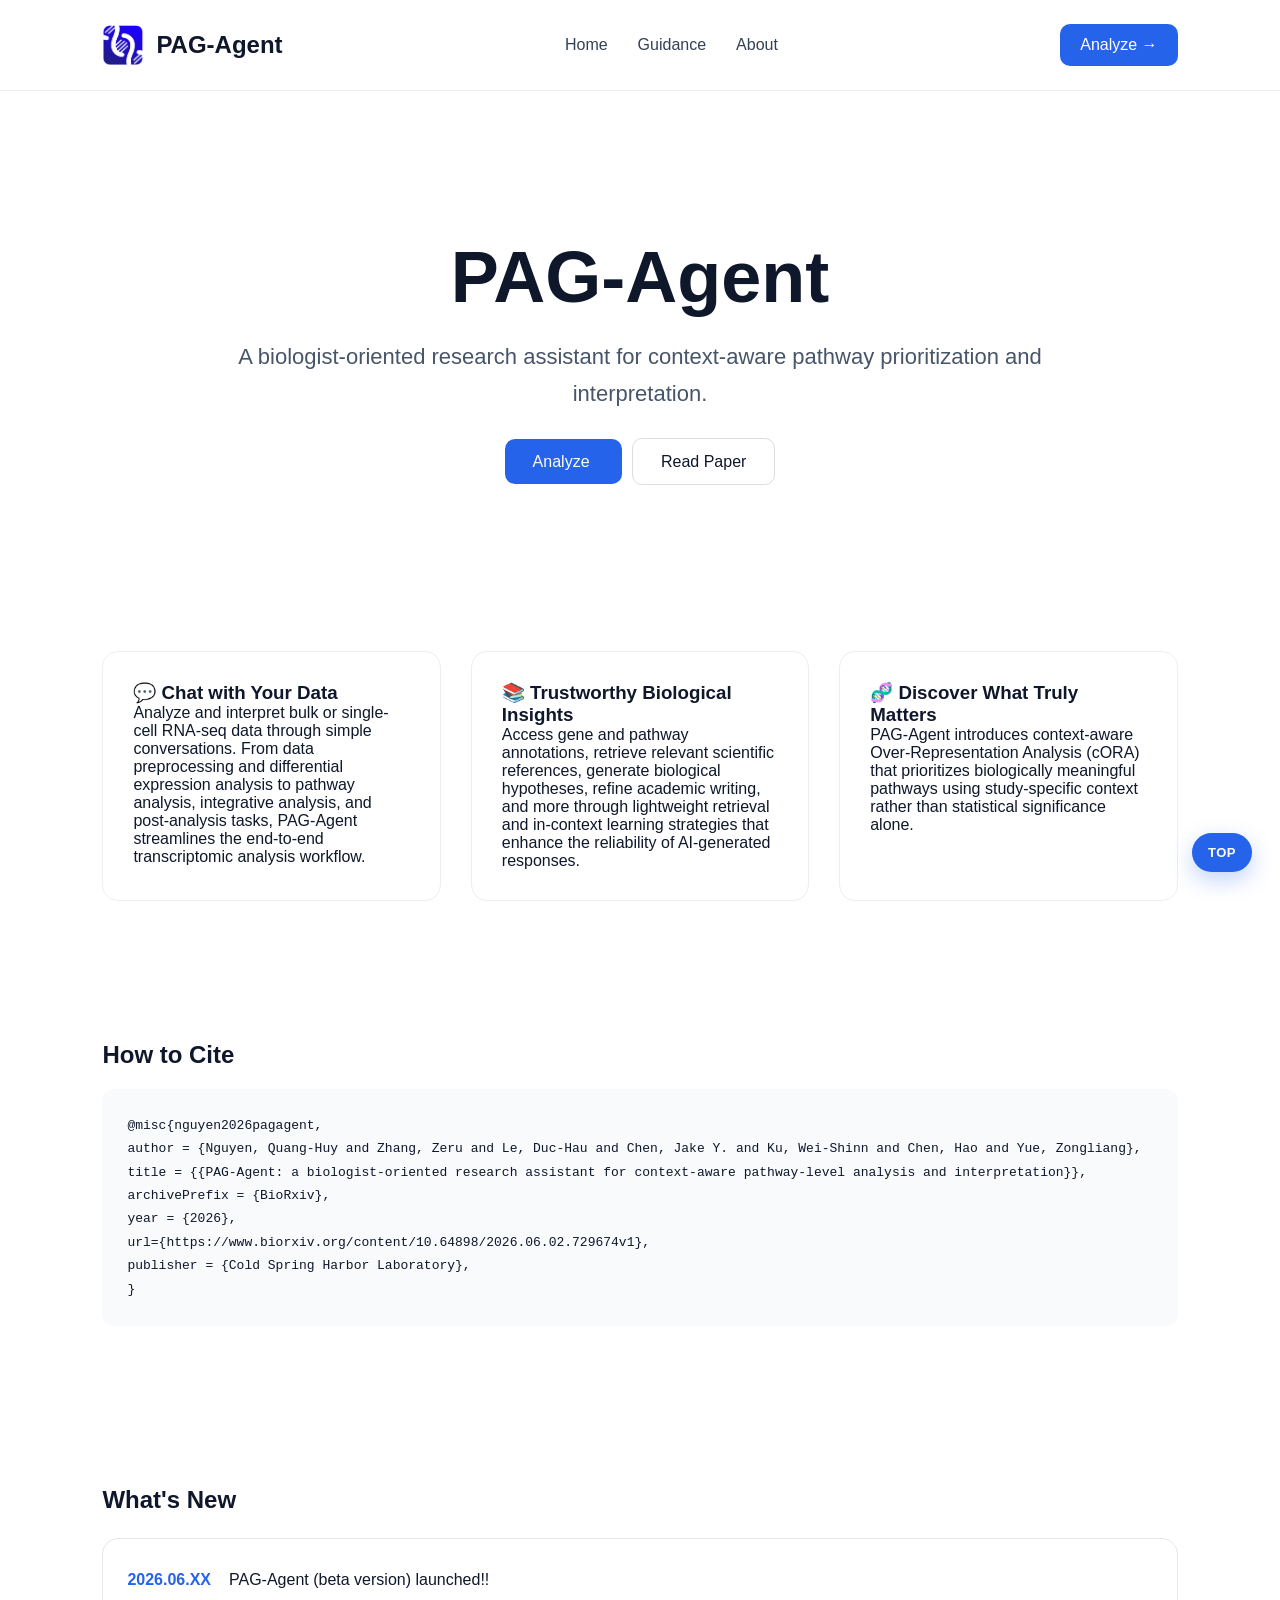
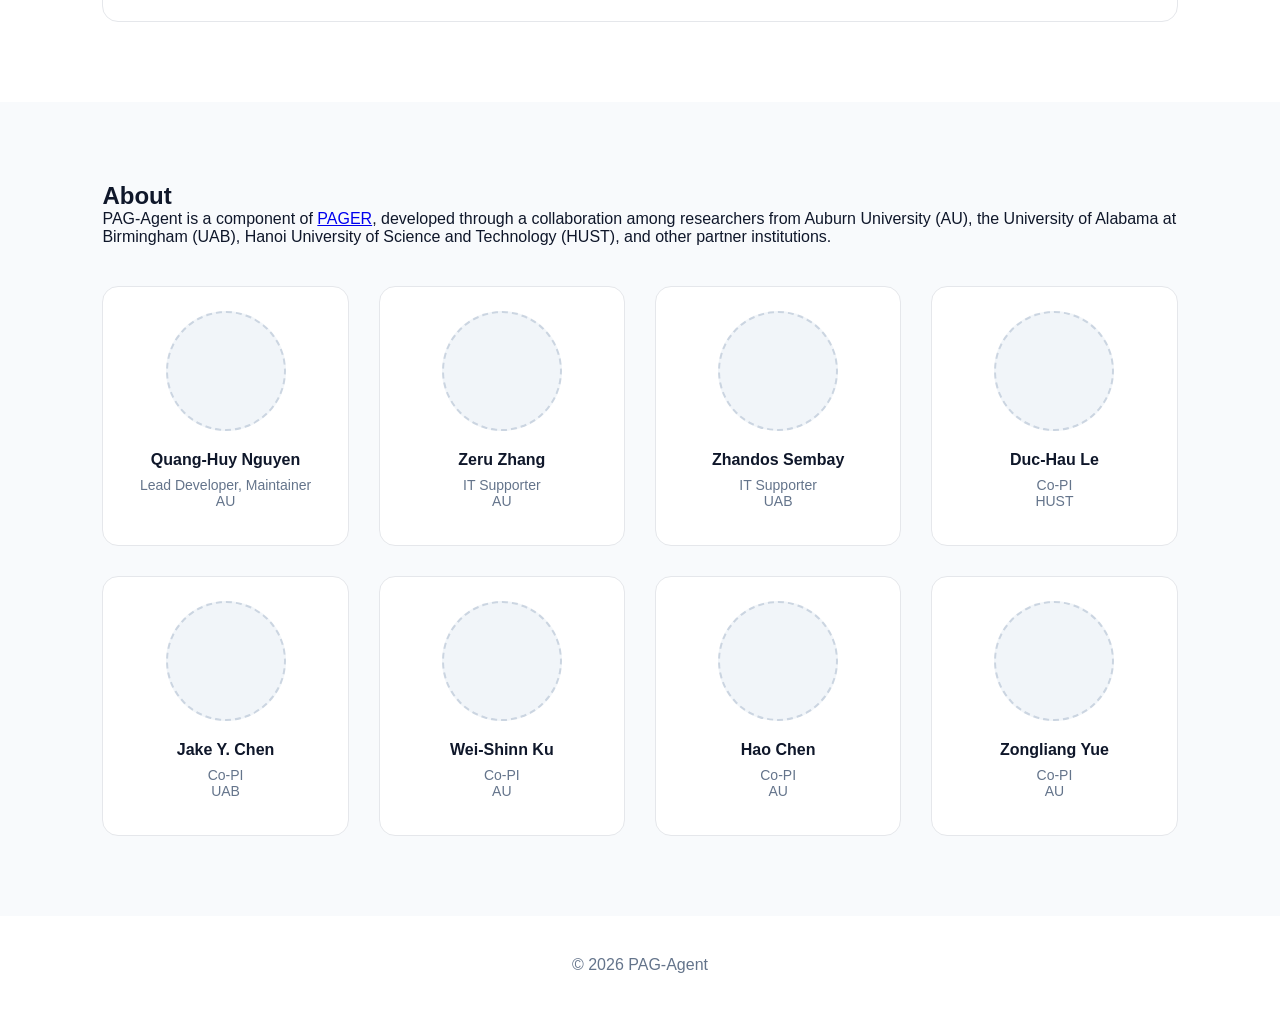
==== index.html @ 08f12305 "initiall commit" ====
<!DOCTYPE html>
<html lang="en">
<head>
    <meta charset="UTF-8">
    <meta name="viewport" content="width=device-width, initial-scale=1.0">
    <title>PAG-Agent</title>
    <link rel="stylesheet" href="style.css">
</head>
<body>

<nav>
    <!-- <div class="logo">PAG-Agent</div> -->
    <a href="index.html" class="logo">
        <img src="img/PAG-Agent_icon_output.png" alt="PAG-Agent Logo">
        <span>PAG-Agent</span>
    </a>

    <ul>
        <li><a href="#home">Home</a></li>
        <li><a href="guidance.html">Guidance</a></li>
        <li><a href="#about">About</a></li>
    </ul>

    <a href="#" class="analyze-btn">
        Analyze →
    </a>
</nav>

<section class="hero" id="home">

    <!-- <span class="badge">
        Context-aware pathway prioritization
    </span> -->

    <h1>
        PAG-Agent
    </h1>

    <p>
        A biologist-oriented research assistant for context-aware pathway prioritization and interpretation.
    </p>

    <div class="hero-buttons">
        <a href="#" class="primary-btn">
            Analyze
        </a>

        <a href="https://www.biorxiv.org/content/10.64898/2026.06.02.729674v1" 
        target="_blank"
        rel="noopener noreferrer"
        class="secondary-btn"
        >
            Read Paper
        </a>
    </div>

</section>

<section class="features">

    <div class="card">
        <h3>💬 Chat with Your Data</h3>
        <p>
            Analyze and interpret bulk or single-cell RNA-seq data through simple conversations. From data preprocessing and differential expression analysis to pathway analysis, integrative analysis, and post-analysis tasks, PAG-Agent streamlines the end-to-end transcriptomic analysis workflow.
        </p>
    </div>

    <div class="card">
        <h3>📚 Trustworthy Biological Insights</h3>
        <p>
            Access gene and pathway annotations, retrieve relevant scientific references, generate biological hypotheses, refine academic writing, and more through lightweight retrieval and in-context learning strategies that enhance the reliability of AI-generated responses.
        </p>
    </div>

    <div class="card">
        <h3>🧬 Discover What Truly Matters</h3>
        <p>
            PAG-Agent introduces context-aware Over-Representation Analysis (cORA) that prioritizes biologically meaningful pathways using study-specific context rather than statistical significance alone.
        </p>
    </div>

</section>

<section class="citation">

    <h2>How to Cite</h2>

    <div class="bibtex">

@misc{nguyen2026pagagent,<br>
  author = {Nguyen, Quang-Huy and Zhang, Zeru and Le, Duc-Hau and Chen, Jake Y. and Ku, Wei-Shinn and Chen, Hao and Yue, Zongliang},<br>
  title = {{PAG-Agent: a biologist-oriented research assistant for context-aware pathway-level analysis and interpretation}},<br>
  archivePrefix = {BioRxiv},<br>
  year = {2026},<br>
  url={https://www.biorxiv.org/content/10.64898/2026.06.02.729674v1},<br>
  publisher = {Cold Spring Harbor Laboratory},<br>
}

    </div>

</section>

<section id="news" class="news">
    <h2>What's New</h2>

    <div class="news-container">
        <ul>
            <li>
                <span class="news-date">2026.06.XX</span>
                <span>PAG-Agent (beta version) launched!!</span>
            </li>
        </ul>
    </div>
</section>

<section id="about" class="about">

    <h2>About</h2>

    <p>
    PAG-Agent is a component of <a href="https://discovery.informatics.uab.edu/pager-v4/" target="_blank" rel="noopener noreferrer">PAGER</a>, developed through a collaboration among researchers from Auburn University (AU), the University of Alabama at Birmingham (UAB), Hanoi University of Science and Technology (HUST), and other partner institutions.</p>

    <div class="team">

        <div class="member">
            <div class="avatar-placeholder"></div>
            <h4>Quang-Huy Nguyen</h4>
            <p>Lead Developer, Maintainer</p>
            <p>AU</p>
        </div>

        <div class="member">
            <div class="avatar-placeholder"></div>
            <h4>Zeru Zhang</h4>
            <p>IT Supporter</p>
            <p>AU</p>
        </div>

        <div class="member">
            <div class="avatar-placeholder"></div>
            <h4>Zhandos Sembay</h4>
            <p>IT Supporter</p>
            <p>UAB</p>
        </div>

        <div class="member">
            <div class="avatar-placeholder"></div>
            <h4>Duc-Hau Le</h4>
            <p>Co-PI</p>
            <p>HUST</p>
        </div>

        <div class="member">
            <div class="avatar-placeholder"></div>
            <h4>Jake Y. Chen</h4>
            <p>Co-PI</p>
            <p>UAB</p>
        </div>

        <div class="member">
            <div class="avatar-placeholder"></div>
            <h4>Wei-Shinn Ku</h4>
            <p>Co-PI</p>
            <p>AU</p>
        </div>

        <div class="member">
            <div class="avatar-placeholder"></div>
            <h4>Hao Chen</h4>
            <p>Co-PI</p>
            <p>AU</p>
        </div>

        <div class="member">
            <div class="avatar-placeholder"></div>
            <h4>Zongliang Yue</h4>
            <p>Co-PI</p>
            <p>AU</p>
        </div>

    </div>

</section>

<footer>
    © 2026 PAG-Agent
</footer>

<a href="#home" class="top-btn">TOP</a>

</body>
</html>
---- style.css ----
*{
    margin:0;
    padding:0;
    box-sizing:border-box;
}

body{
    font-family:Inter,sans-serif;
    color:#0f172a;
    background:white;
}

nav{
    display:flex;
    justify-content:space-between;
    align-items:center;
    padding:24px 8%;
    border-bottom:1px solid #eee;
}

.logo{
    font-size:24px;
    font-weight:700;
}

nav ul{
    display:flex;
    gap:30px;
    list-style:none;
}

nav a{
    text-decoration:none;
    color:#334155;
}

.analyze-btn{
    background:#2563eb;
    color:white;
    padding:12px 20px;
    border-radius:10px;
}

.hero{
    text-align:center;
    padding:120px 20px;
    max-width:900px;
    margin:auto;
}

.badge{
    background:#dbeafe;
    color:#2563eb;
    padding:8px 14px;
    border-radius:999px;
}

.hero h1{
    font-size:72px;
    margin-top:25px;
}

.hero p{
    font-size:22px;
    color:#475569;
    margin-top:20px;
    line-height:1.7;
}

.hero-buttons{
    margin-top:40px;
}

.primary-btn{
    background:#2563eb;
    color:white;
    padding:14px 28px;
    border-radius:10px;
    text-decoration:none;
}

.secondary-btn{
    border:1px solid #ddd;
    padding:14px 28px;
    border-radius:10px;
    text-decoration:none;
    margin-left:10px;
}

.features{
    display:grid;
    grid-template-columns:repeat(3,1fr);
    gap:30px;
    padding:60px 8%;
}

.card{
    border:1px solid #eee;
    padding:30px;
    border-radius:16px;
}

.metrics{
    display:grid;
    grid-template-columns:repeat(4,1fr);
    text-align:center;
    padding:80px 8%;
    background:#f8fafc;
}

.metric h2{
    font-size:48px;
    color:#2563eb;
}

.citation{
    padding:80px 8%;
}

.citation h2{
    margin-bottom:20px;
}

.bibtex{
    background:#f8fafc;
    padding:25px;
    border-radius:12px;
    font-family:monospace;
    line-height:1.8;
}

.about{
    padding:80px 8%;
    background:#f8fafc;
}

.team{
    display:flex;
    gap:30px;
    margin-top:30px;
}

.member{
    background:white;
    padding:20px;
    border-radius:12px;
    border:1px solid #eee;
}

footer{
    text-align:center;
    padding:40px;
    color:#64748b;
}

.team{
    display:grid;
    grid-template-columns:repeat(4,1fr);
    gap:30px;
    margin-top:40px;
}

.member{
    background:white;
    border:1px solid #e5e7eb;
    border-radius:16px;

    padding:24px;

    text-align:center;

    min-height:260px;

    transition:0.2s ease;
}

.member:hover{
    transform:translateY(-3px);
    box-shadow:0 8px 24px rgba(0,0,0,0.08);
}

.avatar-placeholder{
    width:120px;
    height:120px;

    margin:0 auto 20px;

    border-radius:50%;

    background:#f1f5f9;
    border:2px dashed #cbd5e1;
}

.member h4{
    margin-bottom:8px;
}

.member p{
    color:#64748b;
    font-size:14px;
}

.logo{
    display:flex;
    align-items:center;
    gap:12px;

    font-size:24px;
    font-weight:700;
    color:#0f172a;
}

.logo img{
    width:42px;
    height:42px;
    object-fit:contain;
}

.news{
    padding:80px 8%;
}

.news h2{
    margin-bottom:24px;
}

.news-container{
    background:white;
    border:1px solid #e5e7eb;
    border-radius:16px;
    padding:18px 24px;
    max-height:180px;
    overflow-y:auto;
}

.news-container ul{
    list-style:none;
    margin:0;
    padding:0;
}

.news-container li{
    display:flex;
    gap:18px;
    align-items:flex-start;
    padding:10px 0;
    line-height:1.6;
    border-bottom:1px solid #f1f5f9;
}

.news-container li:last-child{
    border-bottom:none;
}

.news-date{
    font-weight:600;
    color:#2563eb;
    white-space:nowrap;
}

.primary-btn,
.secondary-btn,
.analyze-btn{
    transition: all 0.2s ease;
}

.primary-btn:hover,
.analyze-btn:hover{
    background:#1d4ed8;
    transform:translateY(-2px);
    box-shadow:0 8px 20px rgba(37,99,235,0.25);
}

.secondary-btn:hover{
    background:#f8fafc;
    border-color:#94a3b8;
    color:#0f172a;
    transform:translateY(-2px);
}

nav ul a{
    transition:all 0.2s ease;
}

nav ul a:hover{
    color:#2563eb;
    font-weight:600;
}

.card{
    border:1px solid #eee;
    padding:30px;
    border-radius:16px;

    transition:all 0.25s ease;
}

.card:hover{
    transform:translateY(-6px);

    box-shadow:
        0 12px 30px rgba(0,0,0,0.08);

    border-color:#dbeafe;
}

.member{
    background:white;
    border:1px solid #e5e7eb;
    border-radius:16px;

    padding:24px;
    min-height:260px;

    text-align:center;

    transition:all 0.25s ease;
}

.member:hover{
    transform:translateY(-6px);

    box-shadow:
        0 12px 30px rgba(0,0,0,0.08);

    border-color:#dbeafe;
}

.logo{
    transition:all 0.2s ease;
}

.logo:hover{
    transform:scale(1.03);
}

.logo{
    display:flex;
    align-items:center;
    gap:12px;

    text-decoration:none;
    color:#0f172a;

    font-size:24px;
    font-weight:700;

    transition:all 0.2s ease;
}

.logo:hover{
    transform:scale(1.03);
}

.bibtex{
    transition:all 0.25s ease;
}

.bibtex:hover{
    box-shadow:
        0 10px 24px rgba(0,0,0,0.05);
}

html{
    scroll-behavior:smooth;
}

.top-btn{
    position:fixed;
    right:28px;
    bottom:28px;
    z-index:999;

    background:#2563eb;
    color:white;
    text-decoration:none;

    padding:12px 16px;
    border-radius:999px;

    font-size:13px;
    font-weight:700;
    letter-spacing:0.5px;

    box-shadow:0 8px 22px rgba(37,99,235,0.28);

    transition:all 0.2s ease;
}

.top-btn:hover{
    background:#1d4ed8;
    transform:translateY(-3px);
    box-shadow:0 12px 28px rgba(37,99,235,0.35);
}

.secondary-btn{
    border:1px solid #ddd;
    padding:14px 28px;
    border-radius:10px;

    text-decoration:none;

    color:#0f172a;
    background:white;

    margin-left:10px;

    transition:all 0.2s ease;
}

.secondary-btn:visited{
    color:#0f172a;
}

.secondary-btn:link{
    color:#0f172a;
}

.secondary-btn:hover{
    color:#0f172a;
}
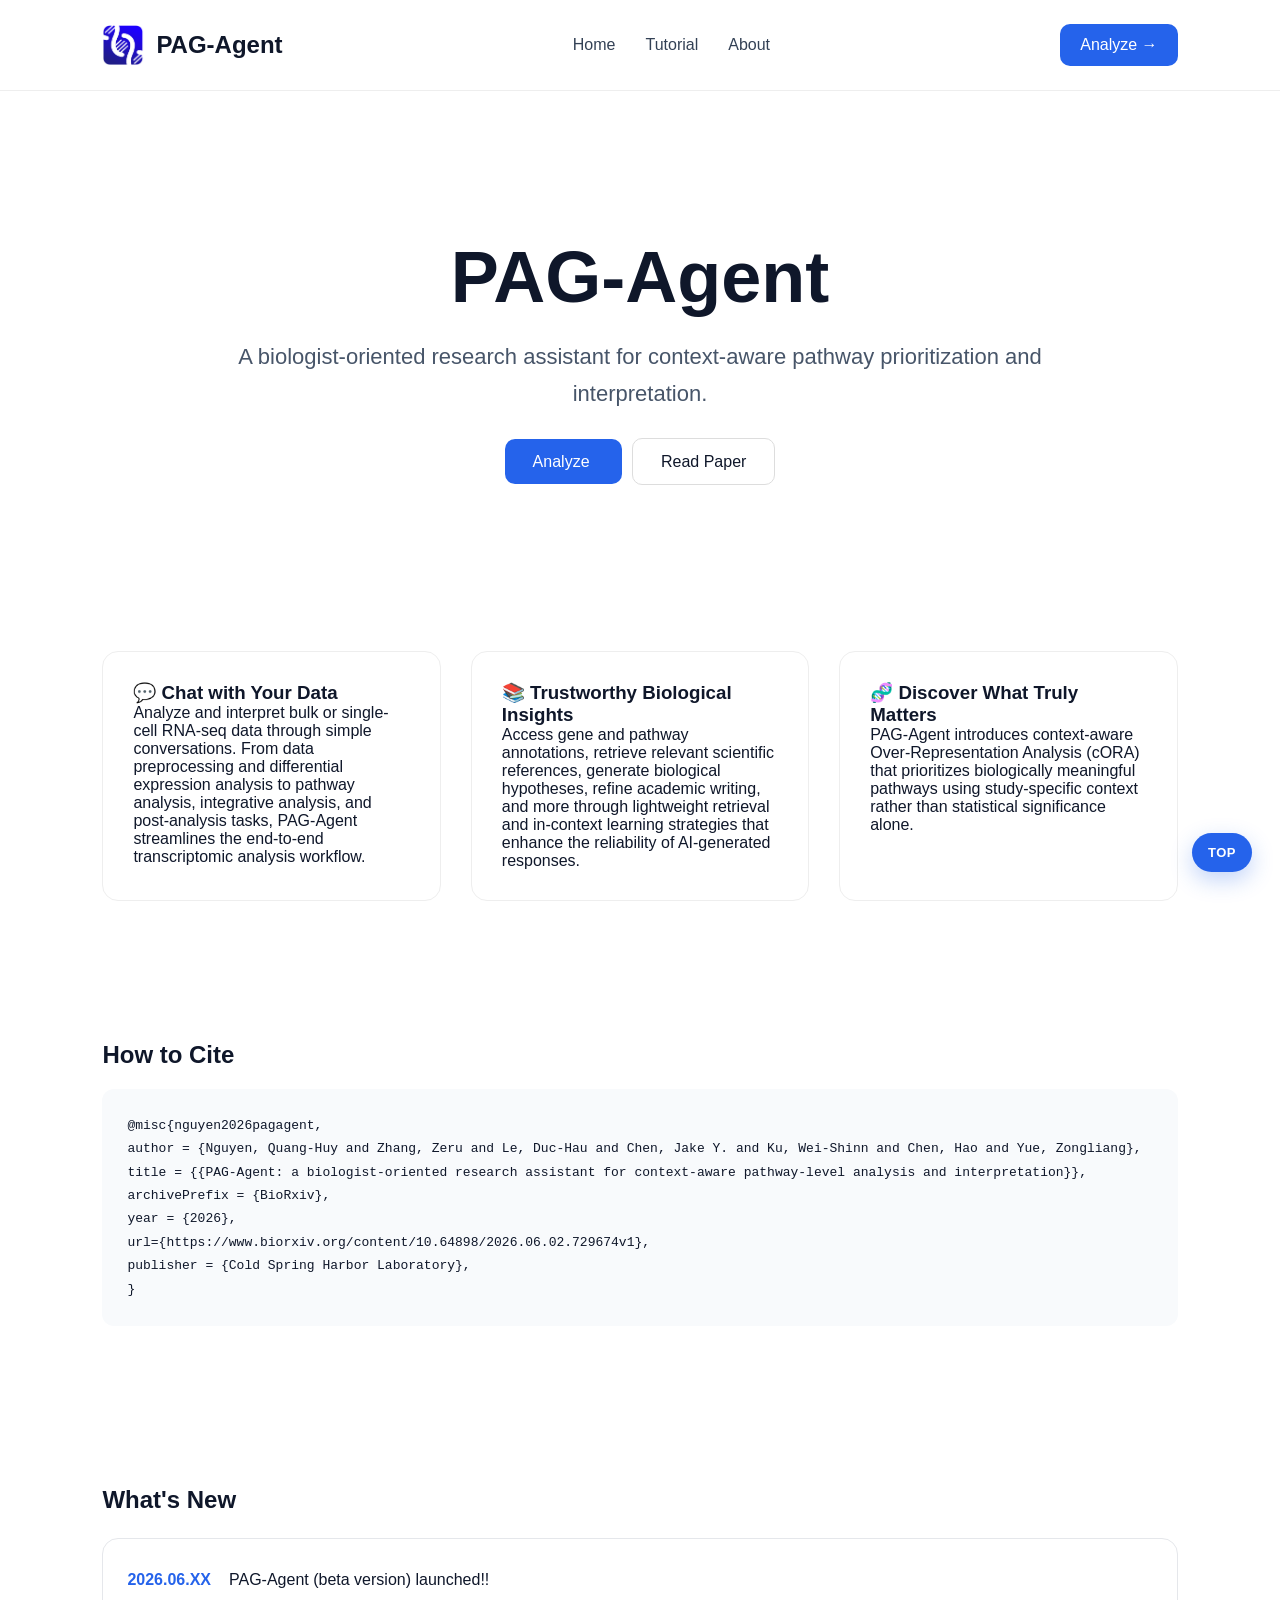
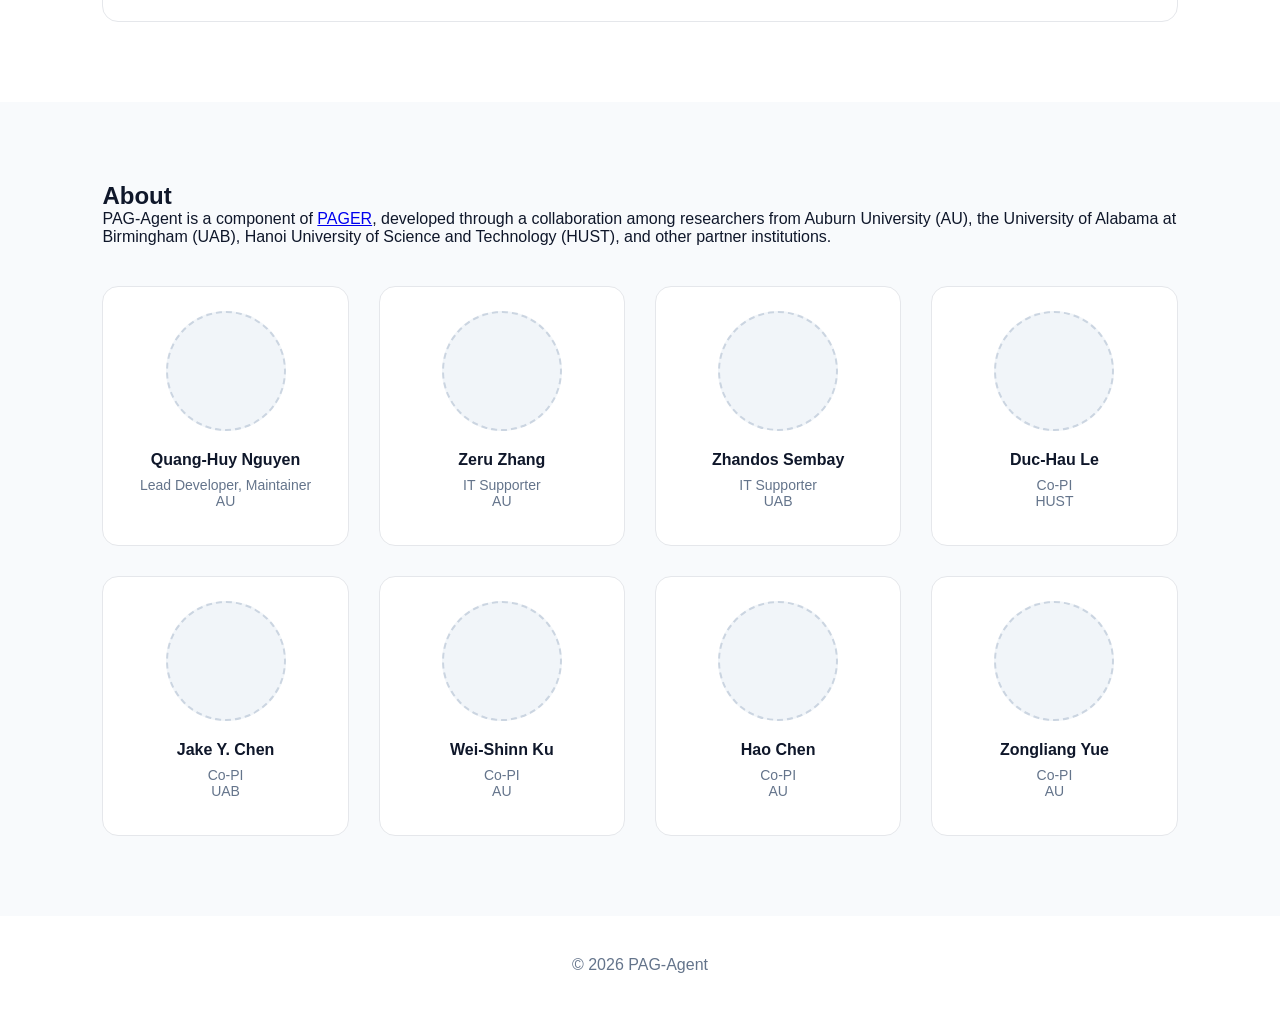
==== commit 316a874c: "Update index.html" ====
--- a/index.html
+++ b/index.html
@@ -3,13 +3,17 @@
 <head>
     <meta charset="UTF-8">
     <meta name="viewport" content="width=device-width, initial-scale=1.0">
-    <title>PAG-Agent</title>
+
+    <title>PAG-Agent | Biologist-oriented Research Assistant</title>
+
+    <link rel="icon" type="image/png" href="img/PAG-Agent_icon_output.png">
+
     <link rel="stylesheet" href="style.css">
 </head>
+
 <body>
 
 <nav>
-    <!-- <div class="logo">PAG-Agent</div> -->
     <a href="index.html" class="logo">
         <img src="img/PAG-Agent_icon_output.png" alt="PAG-Agent Logo">
         <span>PAG-Agent</span>
@@ -17,7 +21,8 @@
 
     <ul>
         <li><a href="#home">Home</a></li>
-        <li><a href="guidance.html">Guidance</a></li>
+        <!-- <li><a href="guidance.html">Guidance</a></li> -->
+        <li><a href="#">Tutorial</a></li>
         <li><a href="#about">About</a></li>
     </ul>
 
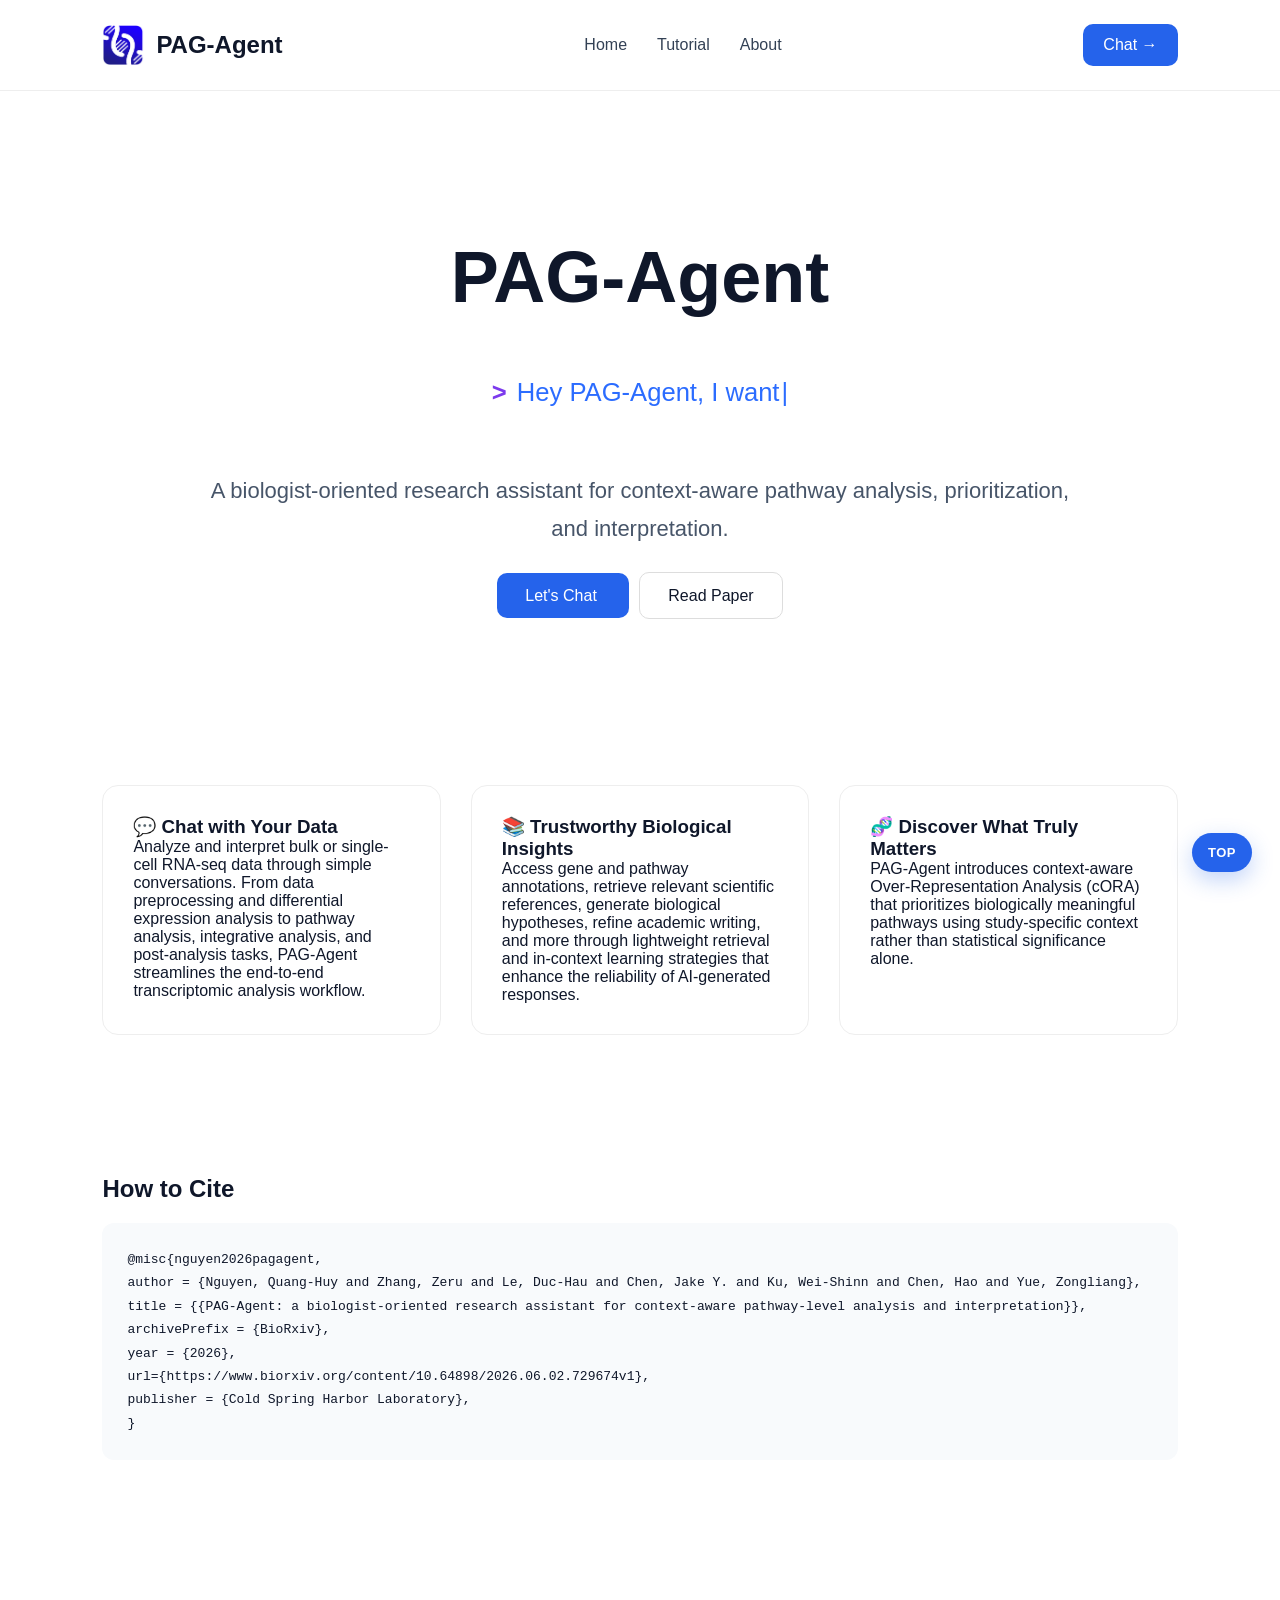
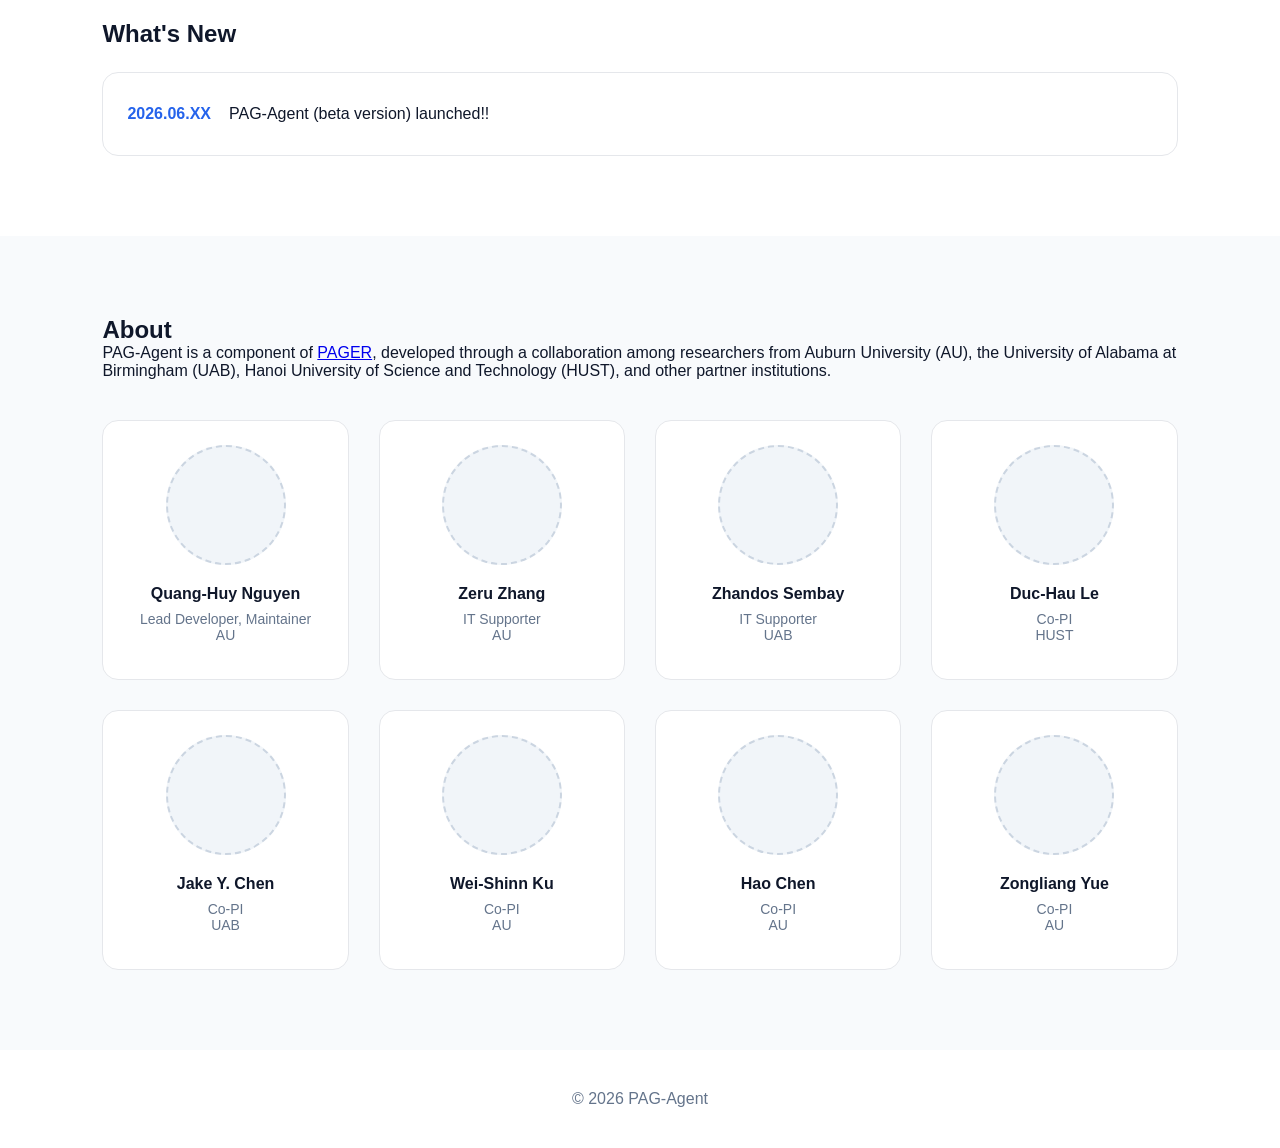
==== commit de7f50bd: "update index. running chat" ====
--- a/index.html
+++ b/index.html
@@ -21,13 +21,12 @@
 
     <ul>
         <li><a href="#home">Home</a></li>
-        <!-- <li><a href="guidance.html">Guidance</a></li> -->
-        <li><a href="#">Tutorial</a></li>
+        <li><a href="tutorial.html">Tutorial</a></li>
         <li><a href="#about">About</a></li>
     </ul>
 
     <a href="#" class="analyze-btn">
-        Analyze →
+        Chat →
     </a>
 </nav>
 
@@ -41,13 +40,19 @@
         PAG-Agent
     </h1>
 
+    <div class="typing-banner">
+        <span class="prompt-symbol">&gt;</span>
+        <span id="typingText"></span>
+        <span class="cursor">|</span>
+    </div>
+
     <p>
-        A biologist-oriented research assistant for context-aware pathway prioritization and interpretation.
+        A biologist-oriented research assistant for context-aware pathway analysis, prioritization, and interpretation.
     </p>
 
     <div class="hero-buttons">
         <a href="#" class="primary-btn">
-            Analyze
+            Let's Chat
         </a>
 
         <a href="https://www.biorxiv.org/content/10.64898/2026.06.02.729674v1" 
@@ -129,7 +134,14 @@
 
         <div class="member">
             <div class="avatar-placeholder"></div>
-            <h4>Quang-Huy Nguyen</h4>
+
+            <h4>
+                <a href="https://huynguyen250896.github.io/"
+                target="_blank"
+                rel="noopener noreferrer">
+                    Quang-Huy Nguyen
+                </a>
+            </h4>
             <p>Lead Developer, Maintainer</p>
             <p>AU</p>
         </div>
@@ -143,42 +155,78 @@
 
         <div class="member">
             <div class="avatar-placeholder"></div>
-            <h4>Zhandos Sembay</h4>
+            <h4>
+                <a href="https://scholars.uab.edu/16246-zhandos-sembay/about"
+                target="_blank"
+                rel="noopener noreferrer">
+                    Zhandos Sembay
+                </a>
+            </h4>
             <p>IT Supporter</p>
             <p>UAB</p>
         </div>
 
         <div class="member">
             <div class="avatar-placeholder"></div>
-            <h4>Duc-Hau Le</h4>
+            <h4>
+                <a href="https://sites.google.com/view/duchaule/home"
+                target="_blank"
+                rel="noopener noreferrer">
+                    Duc-Hau Le
+                </a>
+            </h4>
             <p>Co-PI</p>
             <p>HUST</p>
         </div>
 
         <div class="member">
             <div class="avatar-placeholder"></div>
-            <h4>Jake Y. Chen</h4>
+            <h4>
+                <a href="https://aimed-lab.org/"
+                target="_blank"
+                rel="noopener noreferrer">
+                    Jake Y. Chen
+                </a>
+            </h4>
             <p>Co-PI</p>
             <p>UAB</p>
         </div>
 
         <div class="member">
             <div class="avatar-placeholder"></div>
-            <h4>Wei-Shinn Ku</h4>
-            <p>Co-PI</p>
-            <p>AU</p>
-        </div>
-
-        <div class="member">
-            <div class="avatar-placeholder"></div>
-            <h4>Hao Chen</h4>
-            <p>Co-PI</p>
-            <p>AU</p>
-        </div>
-
-        <div class="member">
-            <div class="avatar-placeholder"></div>
-            <h4>Zongliang Yue</h4>
+            <h4>
+                <a href="https://www.eng.auburn.edu/~weishinn/"
+                target="_blank"
+                rel="noopener noreferrer">
+                    Wei-Shinn Ku
+                </a>
+            </h4>
+            <p>Co-PI</p>
+            <p>AU</p>
+        </div>
+
+        <div class="member">
+            <div class="avatar-placeholder"></div>
+            <h4>
+                <a href="https://cfwe.auburn.edu/profile/hao-chen/"
+                target="_blank"
+                rel="noopener noreferrer">
+                    Hao Chen
+                </a>
+            </h4>
+            <p>Co-PI</p>
+            <p>AU</p>
+        </div>
+
+        <div class="member">
+            <div class="avatar-placeholder"></div>
+            <h4>
+                <a href="https://zongyue1010.github.io/"
+                target="_blank"
+                rel="noopener noreferrer">
+                    Zongliang Yue
+                </a>
+            </h4>
             <p>Co-PI</p>
             <p>AU</p>
         </div>
@@ -193,5 +241,137 @@
 
 <a href="#home" class="top-btn">TOP</a>
 
+<script>
+const typingText = document.getElementById("typingText");
+
+const phrases = [
+    "Hey PAG-Agent, I want you to perform cORA for me",
+    "Interesting.... How about GSEA?",
+    "Can you provide me with all information of this gene 213 within the context of Alzheimer's disease?",
+    "Awesome! Can you draw KEGG map for hsa05010?",
+    "Please give me relevant citations for associations between Oxidative Phosphorylation and Alzheimer's disease"
+];
+
+const typoPlans = {
+    2: [{
+        wrong: "contexxt",
+        delete: 2,
+        insert: "t"
+    }],
+
+    4: [{
+        wrong: "Phosporylation",
+        delete: 9,
+        insert: "horylation"
+    }]
+};
+
+let phraseIndex = 0;
+
+function random(min, max) {
+    return Math.floor(Math.random() * (max - min + 1)) + min;
+}
+
+function sleep(ms) {
+    return new Promise(resolve => setTimeout(resolve, ms));
+}
+
+function getDelay(char) {
+
+    if (char === "." || char === "!" || char === "?")
+        return random(220, 420);
+
+    if (char === ",")
+        return random(140, 260);
+
+    if (char === " ")
+        return random(20, 60);
+
+    return random(40, 90);
+}
+
+async function typeText(text) {
+
+    for (const ch of text) {
+        typingText.textContent += ch;
+        await sleep(getDelay(ch));
+    }
+
+}
+
+async function deleteChars(n) {
+
+    while (n--) {
+        typingText.textContent = typingText.textContent.slice(0, -1);
+        await sleep(random(18, 35));
+    }
+
+}
+
+async function deleteAll() {
+
+    while (typingText.textContent.length) {
+        typingText.textContent = typingText.textContent.slice(0, -1);
+        await sleep(random(15, 30));
+    }
+
+}
+
+async function typePhrase(index) {
+
+    const phrase = phrases[index];
+    const typo = typoPlans[index];
+
+    if (!typo) {
+        await typeText(phrase);
+        return;
+    }
+
+    let current = 0;
+
+    for (const t of typo) {
+
+        const correct = t.wrong.slice(0, t.wrong.length - t.delete) + t.insert;
+        const pos = phrase.indexOf(correct, current);
+
+        await typeText(phrase.slice(current, pos));
+
+        await typeText(t.wrong);
+
+        await sleep(random(80, 150));
+
+        await deleteChars(t.delete);
+
+        await sleep(random(120, 220));
+
+        await typeText(t.insert);
+
+        current = pos + correct.length;
+    }
+
+    await typeText(phrase.slice(current));
+
+}
+
+async function loop() {
+
+    while (true) {
+
+        await typePhrase(phraseIndex);
+
+        await sleep(random(1800, 2600));
+
+        await deleteAll();
+
+        await sleep(random(300, 700));
+
+        phraseIndex = (phraseIndex + 1) % phrases.length;
+
+    }
+
+}
+
+loop();
+</script>
 </body>
 </html>
--- a/style.css
+++ b/style.css
@@ -418,4 +418,163 @@
 
 .secondary-btn:hover{
     color:#0f172a;
+}
+
+/* TUTORIAL */
+.guide-layout{
+    display:flex;
+    padding:60px 8%;
+    gap:50px;
+}
+
+.guide-menu{
+    width:220px;
+    position:sticky;
+    top:100px;
+    align-self:flex-start;
+    display:flex;
+    flex-direction:column;
+    gap:16px;
+}
+
+.guide-menu a{
+    text-decoration:none;
+    color:#334155;
+    font-weight:500;
+}
+
+.guide-menu a:hover{
+    color:#2563eb;
+}
+
+.guide-content{
+    max-width:850px;
+}
+
+.guide-content section{
+    margin-bottom:70px;
+}
+
+.guide-content h1{
+    margin-bottom:16px;
+}
+
+.guide-content p{
+    color:#475569;
+    line-height:1.8;
+}
+
+
+.tutorial-figure {
+    display: block;
+    width: 100%;
+    max-width: 900px;
+    margin: 30px auto;
+    border-radius: 8px;
+}
+
+.tabs {
+    display: flex;
+    gap: 6px;
+    margin: 24px 0 20px;
+    border-bottom: 1px solid #ddd;
+}
+
+.tab-btn {
+    padding: 10px 18px;
+    border: none;
+    background: none;
+    cursor: pointer;
+    font-size: 15px;
+    color: #666;
+}
+
+.tab-btn:hover {
+    color: #1f4e79;
+}
+
+.tab-btn.active {
+    color: #1f4e79;
+    font-weight: 600;
+    border-bottom: 3px solid #1f4e79;
+}
+
+.tab-content {
+    display: none;
+}
+
+.tab-content.active {
+    display: block;
+}
+
+/* Click vao ten ra homepage */
+.member h4 a {
+    color: inherit;
+    text-decoration: none;
+}
+
+.member h4 a:hover {
+    text-decoration: underline;
+    color: #2b6cb0;
+}
+
+/* Menu Tree */
+.guide-menu a.submenu-title {
+    padding-left: 24px;
+    font-size: 14px;
+    font-weight: 600;
+    color: #444;
+}
+
+.guide-menu a.submenu-item {
+    padding-left: 44px;
+    font-size: 13px;
+    color: #666;
+}
+
+.guide-menu a.submenu-item::before {
+    content: "• ";
+}
+
+/* banner */
+.typing-banner{
+    margin: 28px auto 34px;
+    max-width: 950px;
+    min-height: 3.6em;
+
+    display:flex;
+    justify-content:center;
+    align-items:center;
+
+    font-size:clamp(1.15rem,2vw,1.65rem);
+    line-height:1.6;
+    font-weight:500;
+    color:#2b6cff;
+
+    text-align:center;
+}
+
+#typingText{
+    white-space:pre-wrap;
+}
+
+.cursor{
+    margin-left:2px;
+    color:#2b6cff;
+    animation:blink .9s infinite;
+}
+
+@keyframes blink{
+    0%,45%{
+        opacity:1;
+    }
+    46%,100%{
+        opacity:0;
+    }
+}
+
+.prompt-symbol{
+    color:#7c3aed;
+    margin-right:10px;
+    font-weight:700;
 }
